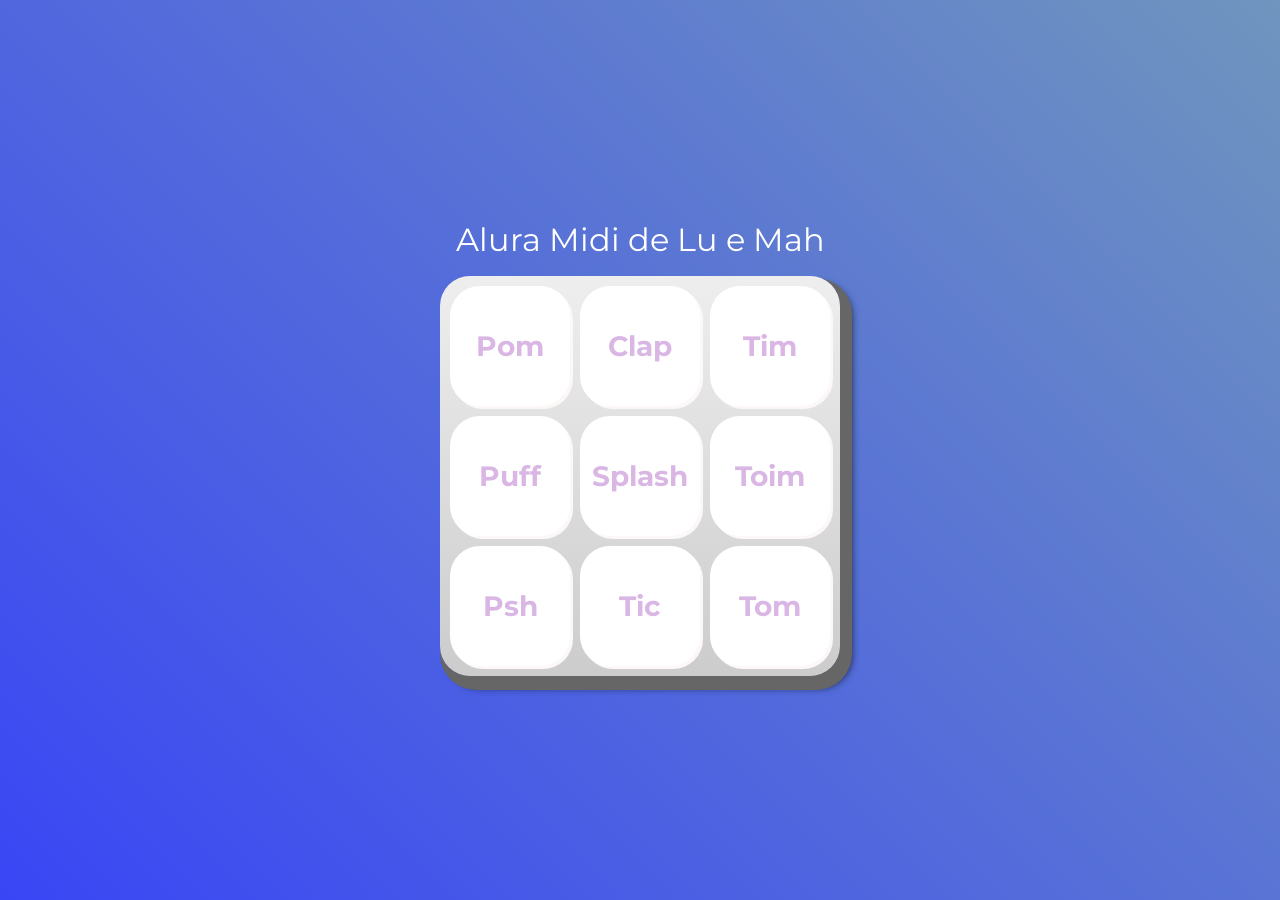
==== index.html @ e780b230 "Add files via upload" ====
<!DOCTYPE html>
<html lang="pt-BR">
<head>
    <meta charset="UTF-8">
    <meta http-equiv="X-UA-Compatible" content="IE=edge">
    <meta name="viewport" content="width=device-width, initial-scale=1.0">

    <title>Alura MIDI</title>

    <link rel="preconnect" href="https://fonts.googleapis.com">
    <link rel="preconnect" href="https://fonts.gstatic.com" crossorigin>
    <link href="https://fonts.googleapis.com/css2?family=Montserrat:wght@500;600&display=swap" rel="stylesheet">

    <link rel="icon" type="image/png" href="images/bateria.png">
    <link rel="stylesheet" href="css/reset.css">
    <link rel="stylesheet" href="css/estilos.css">
    <script src="main.js"></script>

</head>
<body>

    <h1>Alura Midi de Lu e Mah</h1>

    <section class="teclado">
    
        <button class="tecla tecla_pom">Pom</button>
        <button class="tecla tecla_clap">Clap</button>
        <button class="tecla tecla_tim">Tim</button>

        <button class="tecla tecla_puff">Puff</button>
        <button class="tecla tecla_splash">Splash</button>
        <button class="tecla tecla_toim">Toim</button>

        <button class="tecla tecla_psh">Psh</button>
        <button class="tecla tecla_tic">Tic</button>
        <button class="tecla tecla_tom">Tom</button>
    </section>

    <audio src="sounds/keyq.wav" id="som_tecla_pom"></audio>
    <audio  src="sounds/keyw.wav" id="som_tecla_clap"></audio>
    <audio src="sounds/keye.wav" id="som_tecla_tim"></audio>
    <audio src="sounds/keya.wav" id="som_tecla_puff"></audio>
    <audio src="sounds/keys.wav" id="som_tecla_splash"></audio>
    <audio src="sounds/keyd.wav" id="som_tecla_toim"></audio>
    <audio src="sounds/keyz.wav" id="som_tecla_psh"></audio>
    <audio src="sounds/keyx.wav" id="som_tecla_tic"></audio>
    <audio src="sounds/keyc.wav" id="som_tecla_tom"></audio>

</body>
</html>
---- css/estilos.css ----
:root {
  --cinza: #fdf8f8;
  --vermelha: #d9b6e4;
  --vermelha-escura: #b99bff;
  --branca: #fff;
  --luz: rgb(88, 192, 233);
}

body {
  align-items: center;
  background: linear-gradient(45deg, #3946f5 0%,#7095be 100%);
  display: flex;
  justify-content: center;
  flex-direction: column;
  font-family: 'Montserrat', sans-serif;
  min-height: 100vh;
}

h1 {
  color: var(--branca);
  margin-bottom: 20px;
  font-size: 2rem;
}

.teclado {
  background: linear-gradient(to bottom, #eeeeee 0%,#cccccc 100%);
  box-shadow: 6px 8px 0 6px #666, 10px 10px 10px #000;
  border-radius: 30px;
  display: grid;
  gap: 10px;
  grid-template-columns: repeat(3, 1fr);
  padding: 10px;
}

.tecla {
  background-color: var(--branca);
  border-radius: 30px;
  box-shadow: 3px 3px 0 var(--cinza);
  color: var(--vermelha);
  cursor: pointer;
  height: 120px;
  font-size: 1.75em;
  font-weight: bold;
  line-height: 120px;
  text-align: center;
  width: 120px;
}

.tecla.ativa,
.tecla:active {
  background-color: var(--vermelha);
  border: 4px solid  var(--vermelha);
  box-shadow: 3px 3px 0 var(--vermelha-escura) inset;
  color: var(--branca);
  outline: none;
}

.tecla.focus,
.tecla:focus {
  outline: none;
  box-shadow: 1px 1px 10px var(--luz);
}

.tecla.active:focus,
.tecla:active:focus {
  box-shadow: 3px 3px 0 var(--vermelha-escura) inset, 1px 1px 10px var(--luz);
}
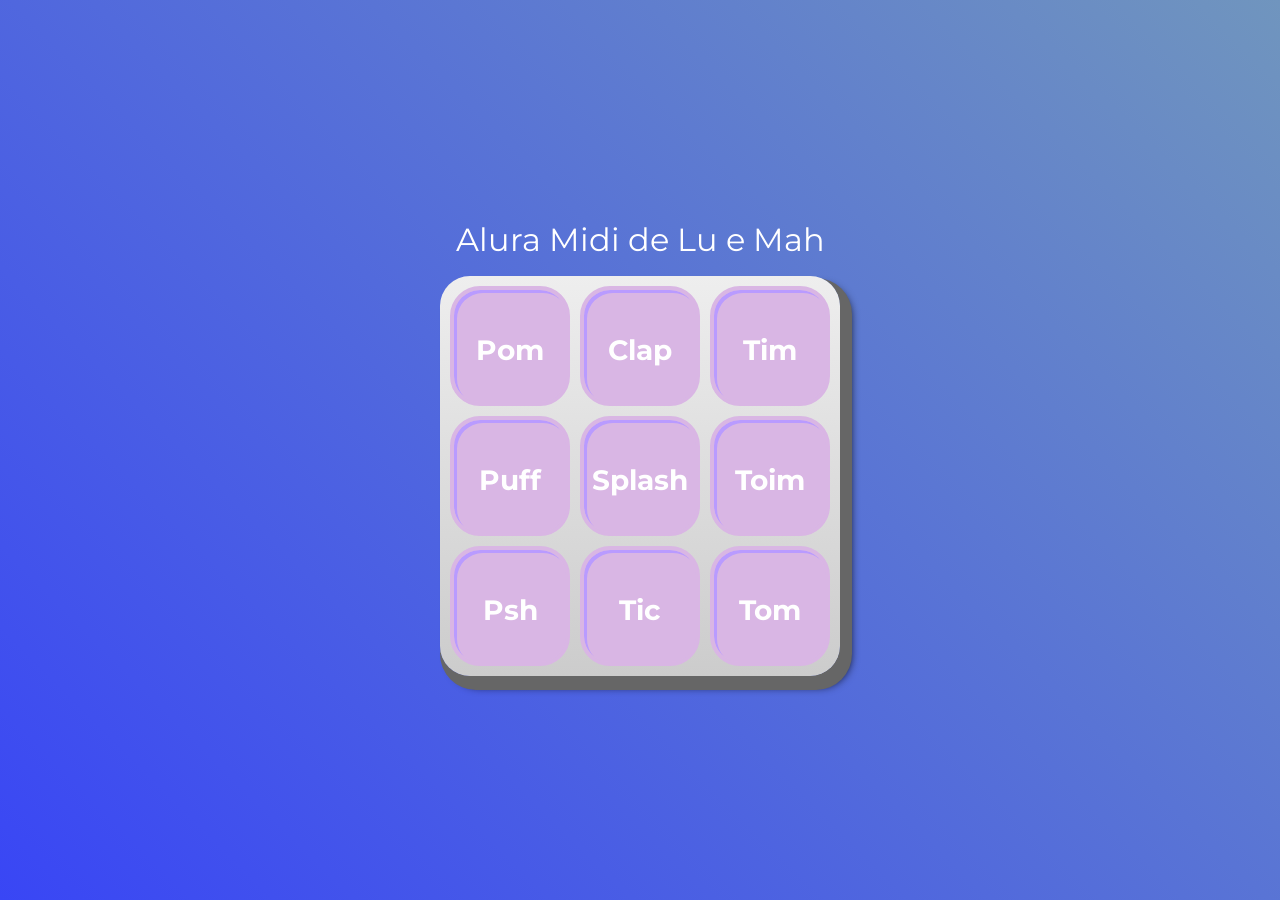
==== commit 2298c67d: "Add files via upload" ====
--- a/index.html
+++ b/index.html
@@ -23,17 +23,17 @@
 
     <section class="teclado">
     
-        <button class="tecla tecla_pom">Pom</button>
-        <button class="tecla tecla_clap">Clap</button>
-        <button class="tecla tecla_tim">Tim</button>
+        <button class="tecla tecla_pom ativa">Pom</button>
+        <button class="tecla tecla_clap ativa">Clap</button>
+        <button class="tecla tecla_tim ativa ">Tim</button>
 
-        <button class="tecla tecla_puff">Puff</button>
-        <button class="tecla tecla_splash">Splash</button>
-        <button class="tecla tecla_toim">Toim</button>
+        <button class="tecla tecla_puff ativa">Puff</button>
+        <button class="tecla tecla_splash ativa">Splash</button>
+        <button class="tecla tecla_toim ativa">Toim</button>
 
-        <button class="tecla tecla_psh">Psh</button>
-        <button class="tecla tecla_tic">Tic</button>
-        <button class="tecla tecla_tom">Tom</button>
+        <button class="tecla tecla_psh ativa">Psh</button>
+        <button class="tecla tecla_tic ativa">Tic</button>
+        <button class="tecla tecla_tom ativa">Tom</button>
     </section>
 
     <audio src="sounds/keyq.wav" id="som_tecla_pom"></audio>
@@ -45,6 +45,6 @@
     <audio src="sounds/keyz.wav" id="som_tecla_psh"></audio>
     <audio src="sounds/keyx.wav" id="som_tecla_tic"></audio>
     <audio src="sounds/keyc.wav" id="som_tecla_tom"></audio>
-
+    <script src="main.js"></script>
 </body>
 </html>
